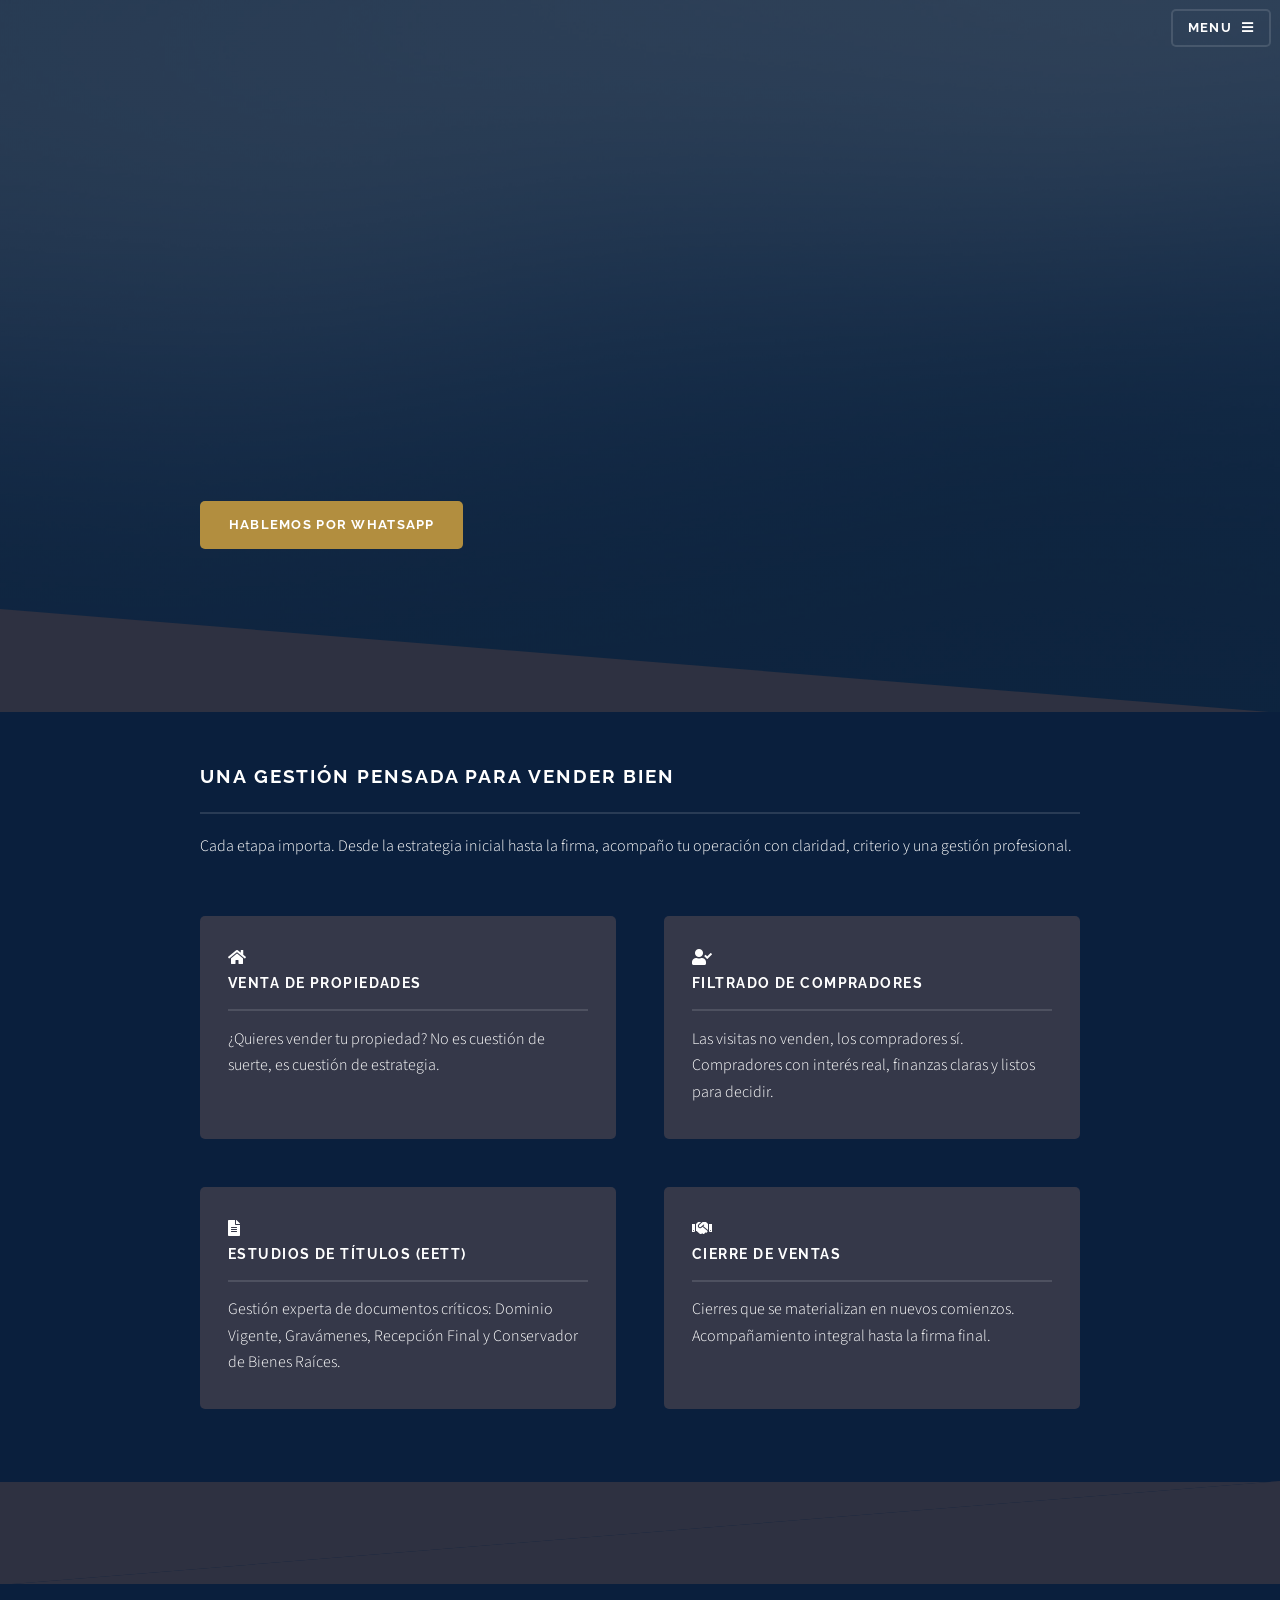
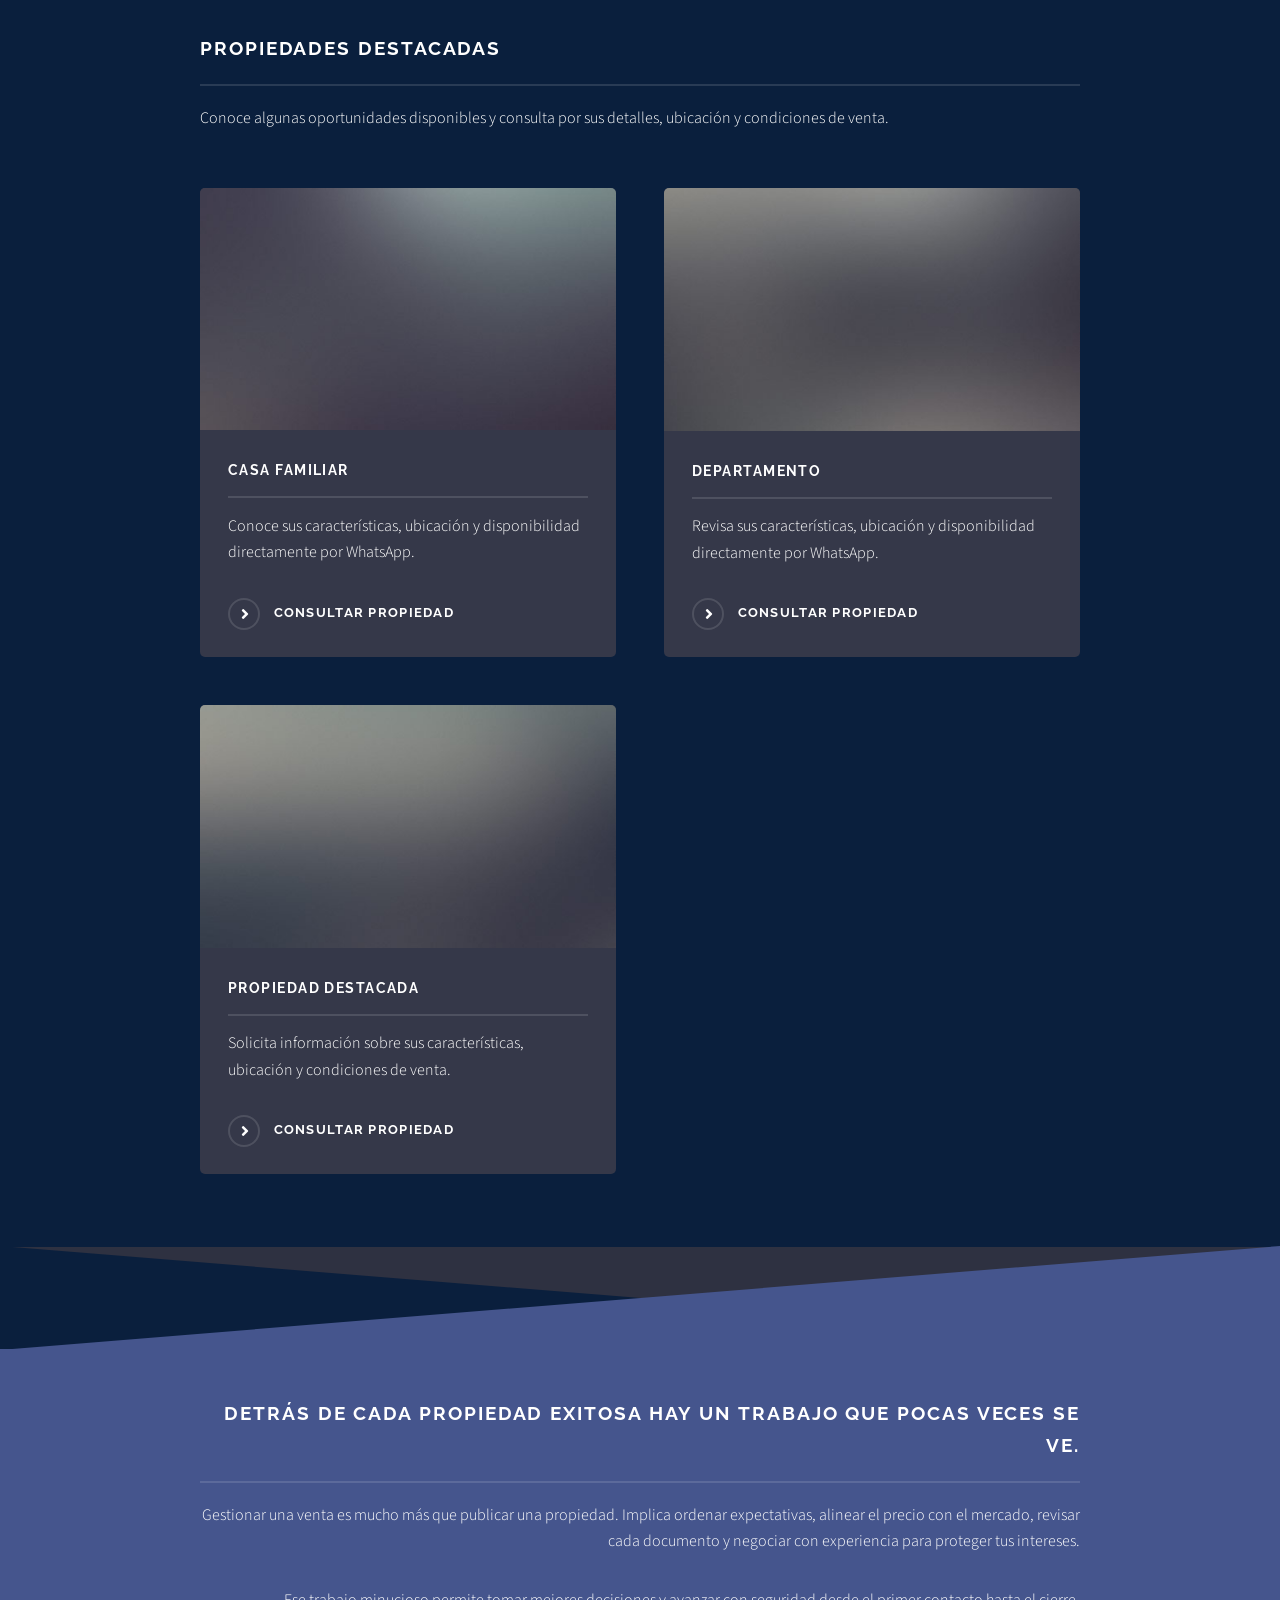
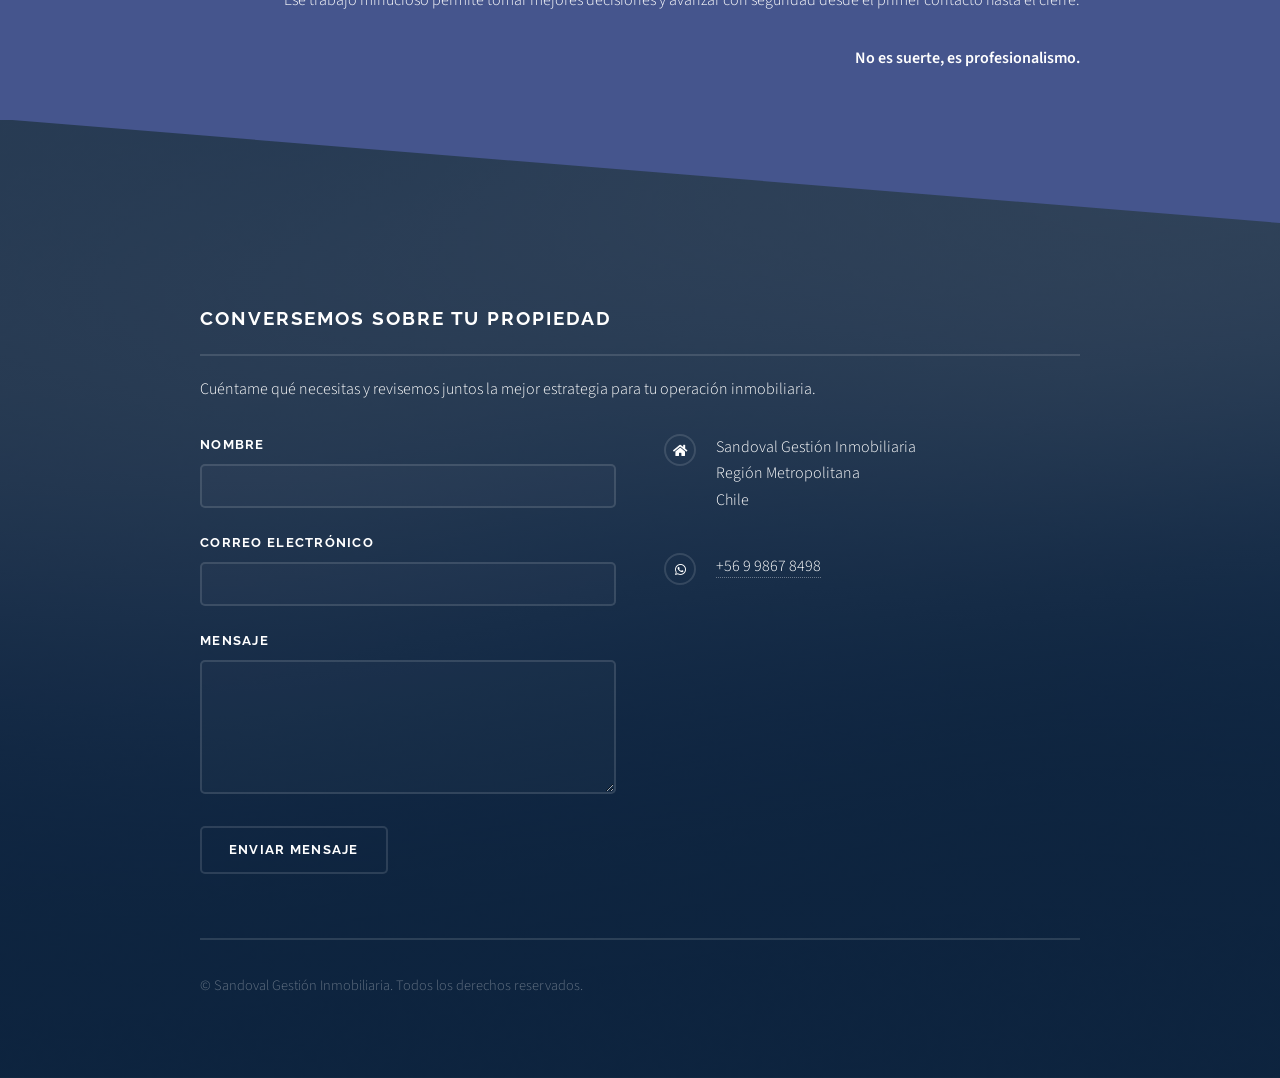
==== index.html @ 85c54d6e "web2" ====
<!DOCTYPE HTML>
<!--
	Solid State by HTML5 UP
	html5up.net | @ajlkn
	Free for personal and commercial use under the CCA 3.0 license (html5up.net/license)
-->
<html>
	<head>
		<title>Carolina Sandoval | Asesora Inmobiliaria</title>
		<meta charset="utf-8" />
		<meta name="viewport" content="width=device-width, initial-scale=1, user-scalable=no" />
		<link rel="stylesheet" href="assets/css/main.css" />
		<noscript><link rel="stylesheet" href="assets/css/noscript.css" /></noscript>
	</head>
	<body class="is-preload">

		<!-- Page Wrapper -->
			<div id="page-wrapper">

				<!-- Header -->
					<header id="header" class="alt">
						<h1><a href="index.html">Sandoval Gestión Inmobiliaria</a></h1>
						<nav>
							<a href="#menu">Menu</a>
						</nav>
					</header>

				<!-- Menu -->
					<nav id="menu">
						<div class="inner">
							<h2>Menu</h2>
							<ul class="links">
										<li><a href="index.html">Inicio</a></li>
										<li><a href="#properties">Propiedades</a></li>
										<li><a href="#services">Servicios</a></li>
										<li><a href="#about">Cómo trabajo</a></li>
										<li><a href="#footer">Contacto</a></li>
							</ul>
									<a href="#" class="close">Cerrar</a>
						</div>
					</nav>

				<!-- Banner -->
					<section id="banner">
						<div class="inner">
							<div class="logo"><span class="icon solid fa-home"></span></div>
							<h2>¿Quieres vender tu propiedad?</h2>
							<p>Estrategia + negociación + gestión profesional</p>
							<p class="location">&#128205; Región Metropolitana | Chile</p>
							<p class="slogan">No es cuestión de suerte, es cuestión de estrategia.</p>
							<ul class="actions">
								<li><a href="https://wa.me/56998678498?text=Hola%20Carolina,%20vi%20tu%20página%20web%20y%20necesito%20asesoría%20inmobiliaria" class="button primary">Hablemos por WhatsApp</a></li>
							</ul>
						</div>
					</section>

				<!-- Wrapper -->
					<section id="wrapper">

						<!-- Servicios -->
							<section id="services" class="wrapper alt style1">
								<div class="inner">
									<h2 class="major">Una gestión pensada para vender bien</h2>
									<p>Cada etapa importa. Desde la estrategia inicial hasta la firma, acompaño tu operación con claridad, criterio y una gestión profesional.</p>
									<section class="features">
										<article>
											<span class="icon solid fa-home"></span>
											<h3 class="major">Venta de Propiedades</h3>
											<p>¿Quieres vender tu propiedad? No es cuestión de suerte, es cuestión de estrategia.</p>
										</article>
										<article>
											<span class="icon solid fa-user-check"></span>
											<h3 class="major">Filtrado de Compradores</h3>
											<p>Las visitas no venden, los compradores sí. Compradores con interés real, finanzas claras y listos para decidir.</p>
										</article>
										<article>
											<span class="icon solid fa-file-alt"></span>
											<h3 class="major">Estudios de Títulos (EETT)</h3>
											<p>Gestión experta de documentos críticos: Dominio Vigente, Gravámenes, Recepción Final y Conservador de Bienes Raíces.</p>
										</article>
										<article>
											<span class="icon solid fa-handshake"></span>
											<h3 class="major">Cierre de Ventas</h3>
											<p>Cierres que se materializan en nuevos comienzos. Acompañamiento integral hasta la firma final.</p>
										</article>
									</section>
								</div>
							</section>

						<!-- Propiedades -->
							<section id="properties" class="wrapper style1">
								<div class="inner">
									<h2 class="major">Propiedades destacadas</h2>
									<p>Conoce algunas oportunidades disponibles y consulta por sus detalles, ubicación y condiciones de venta.</p>
									<section class="features">
										<article>
											<a href="https://wa.me/56998678498?text=Hola%20Carolina,%20me%20interesa%20la%20propiedad%20destacada" class="image"><img src="images/pic04.jpg" alt="Imagen de propiedad destacada" /></a>
											<h3 class="major">Casa familiar</h3>
											<p>Conoce sus características, ubicación y disponibilidad directamente por WhatsApp.</p>
											<a href="https://wa.me/56998678498?text=Hola%20Carolina,%20me%20interesa%20la%20casa%20familiar" class="special">Consultar propiedad</a>
										</article>
										<article>
											<a href="https://wa.me/56998678498?text=Hola%20Carolina,%20me%20interesa%20el%20departamento%20destacado" class="image"><img src="images/pic05.jpg" alt="Imagen de departamento destacado" /></a>
											<h3 class="major">Departamento</h3>
											<p>Revisa sus características, ubicación y disponibilidad directamente por WhatsApp.</p>
											<a href="https://wa.me/56998678498?text=Hola%20Carolina,%20me%20interesa%20el%20departamento" class="special">Consultar propiedad</a>
										</article>
										<article>
											<a href="https://wa.me/56998678498?text=Hola%20Carolina,%20me%20interesa%20la%20propiedad%20destacada" class="image"><img src="images/pic06.jpg" alt="Imagen de propiedad destacada" /></a>
											<h3 class="major">Propiedad destacada</h3>
											<p>Solicita información sobre sus características, ubicación y condiciones de venta.</p>
											<a href="https://wa.me/56998678498?text=Hola%20Carolina,%20me%20interesa%20esta%20propiedad" class="special">Consultar propiedad</a>
										</article>
									</section>
								</div>
							</section>

						<!-- Autoridad -->
							<section id="about" class="wrapper spotlight style2">
								<div class="inner">
									<div class="content">
										<h2 class="major">Detrás de cada propiedad exitosa hay un trabajo que pocas veces se ve.</h2>
										<p>Gestionar una venta es mucho más que publicar una propiedad. Implica ordenar expectativas, alinear el precio con el mercado, revisar cada documento y negociar con experiencia para proteger tus intereses.</p>
										<p>Ese trabajo minucioso permite tomar mejores decisiones y avanzar con seguridad desde el primer contacto hasta el cierre.</p>
										<p><strong>No es suerte, es profesionalismo.</strong></p>
									</div>
								</div>
							</section>

					</section>

				<!-- Footer -->
					<section id="footer">
						<div class="inner">
							<h2 class="major">Conversemos sobre tu propiedad</h2>
							<p>Cuéntame qué necesitas y revisemos juntos la mejor estrategia para tu operación inmobiliaria.</p>
							<form method="post" action="#">
								<div class="fields">
									<div class="field">
										<label for="name">Nombre</label>
										<input type="text" name="name" id="name" />
									</div>
									<div class="field">
										<label for="email">Correo electrónico</label>
										<input type="email" name="email" id="email" />
									</div>
									<div class="field">
										<label for="message">Mensaje</label>
										<textarea name="message" id="message" rows="4"></textarea>
									</div>
								</div>
								<ul class="actions">
									<li><input type="submit" value="Enviar mensaje" /></li>
								</ul>
							</form>
							<ul class="contact">
								<li class="icon solid fa-home">
									Sandoval Gestión Inmobiliaria<br />
									Región Metropolitana<br />
									Chile
								</li>
								<li class="icon brands fa-whatsapp"><a href="https://wa.me/56998678498">+56 9 9867 8498</a></li>
							</ul>
							<ul class="copyright">
								<li>&copy; Sandoval Gestión Inmobiliaria. Todos los derechos reservados.</li>
							</ul>
						</div>
					</section>

			</div>

		<!-- Scripts -->
			<script src="assets/js/jquery.min.js"></script>
			<script src="assets/js/jquery.scrollex.min.js"></script>
			<script src="assets/js/browser.min.js"></script>
			<script src="assets/js/breakpoints.min.js"></script>
			<script src="assets/js/util.js"></script>
			<script src="assets/js/main.js"></script>

	</body>
</html>
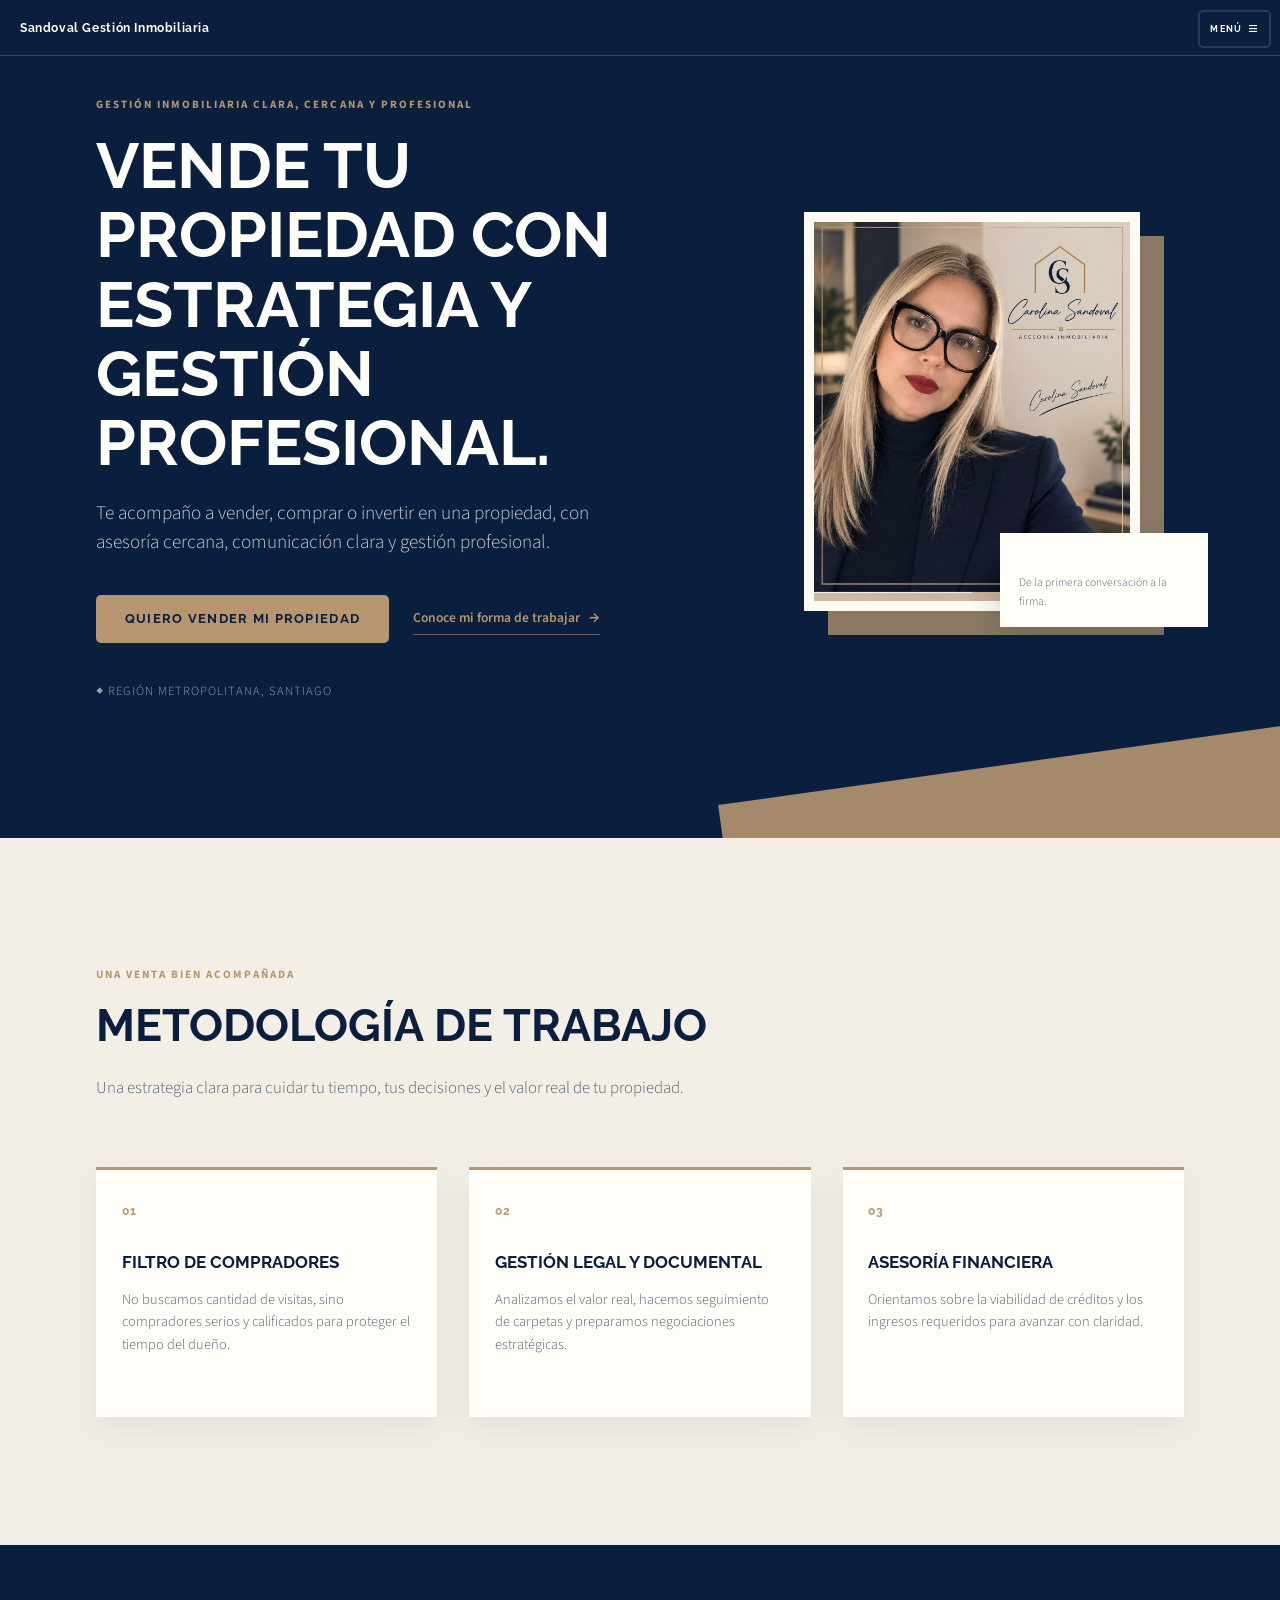
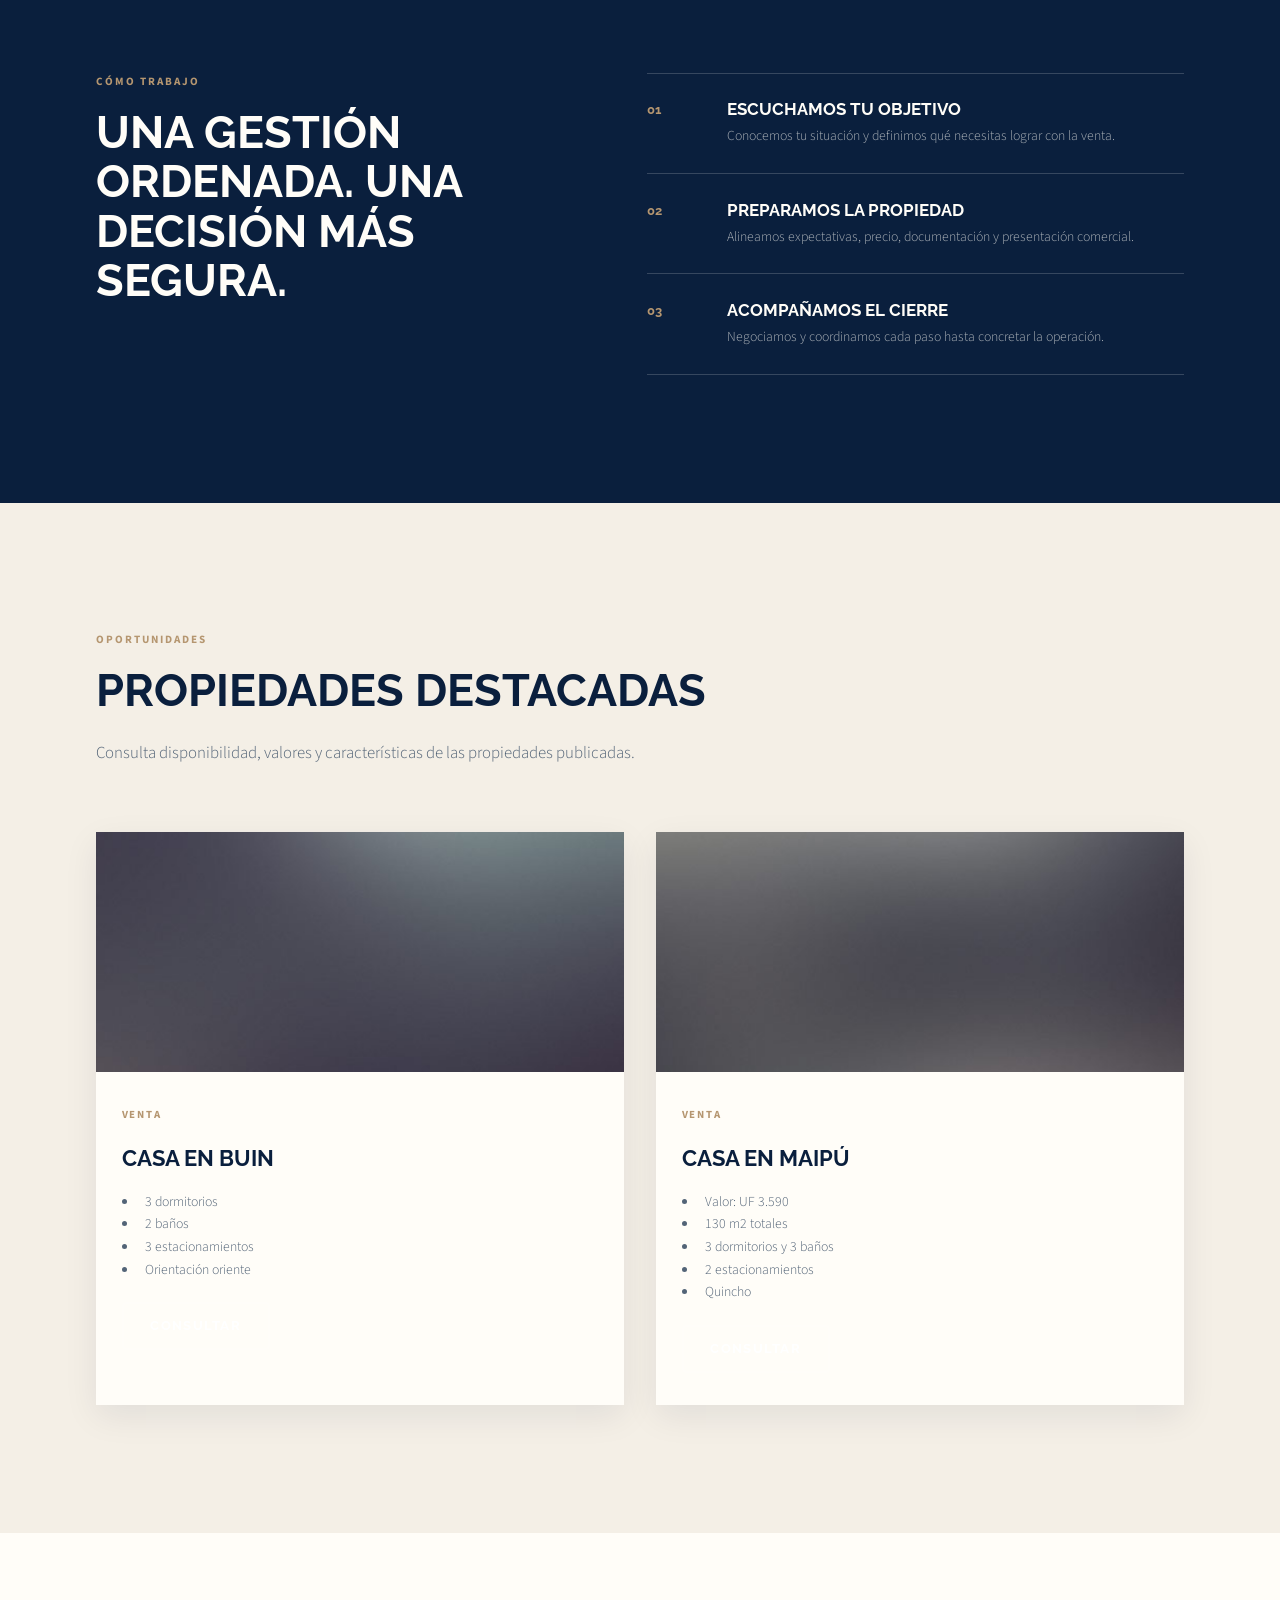
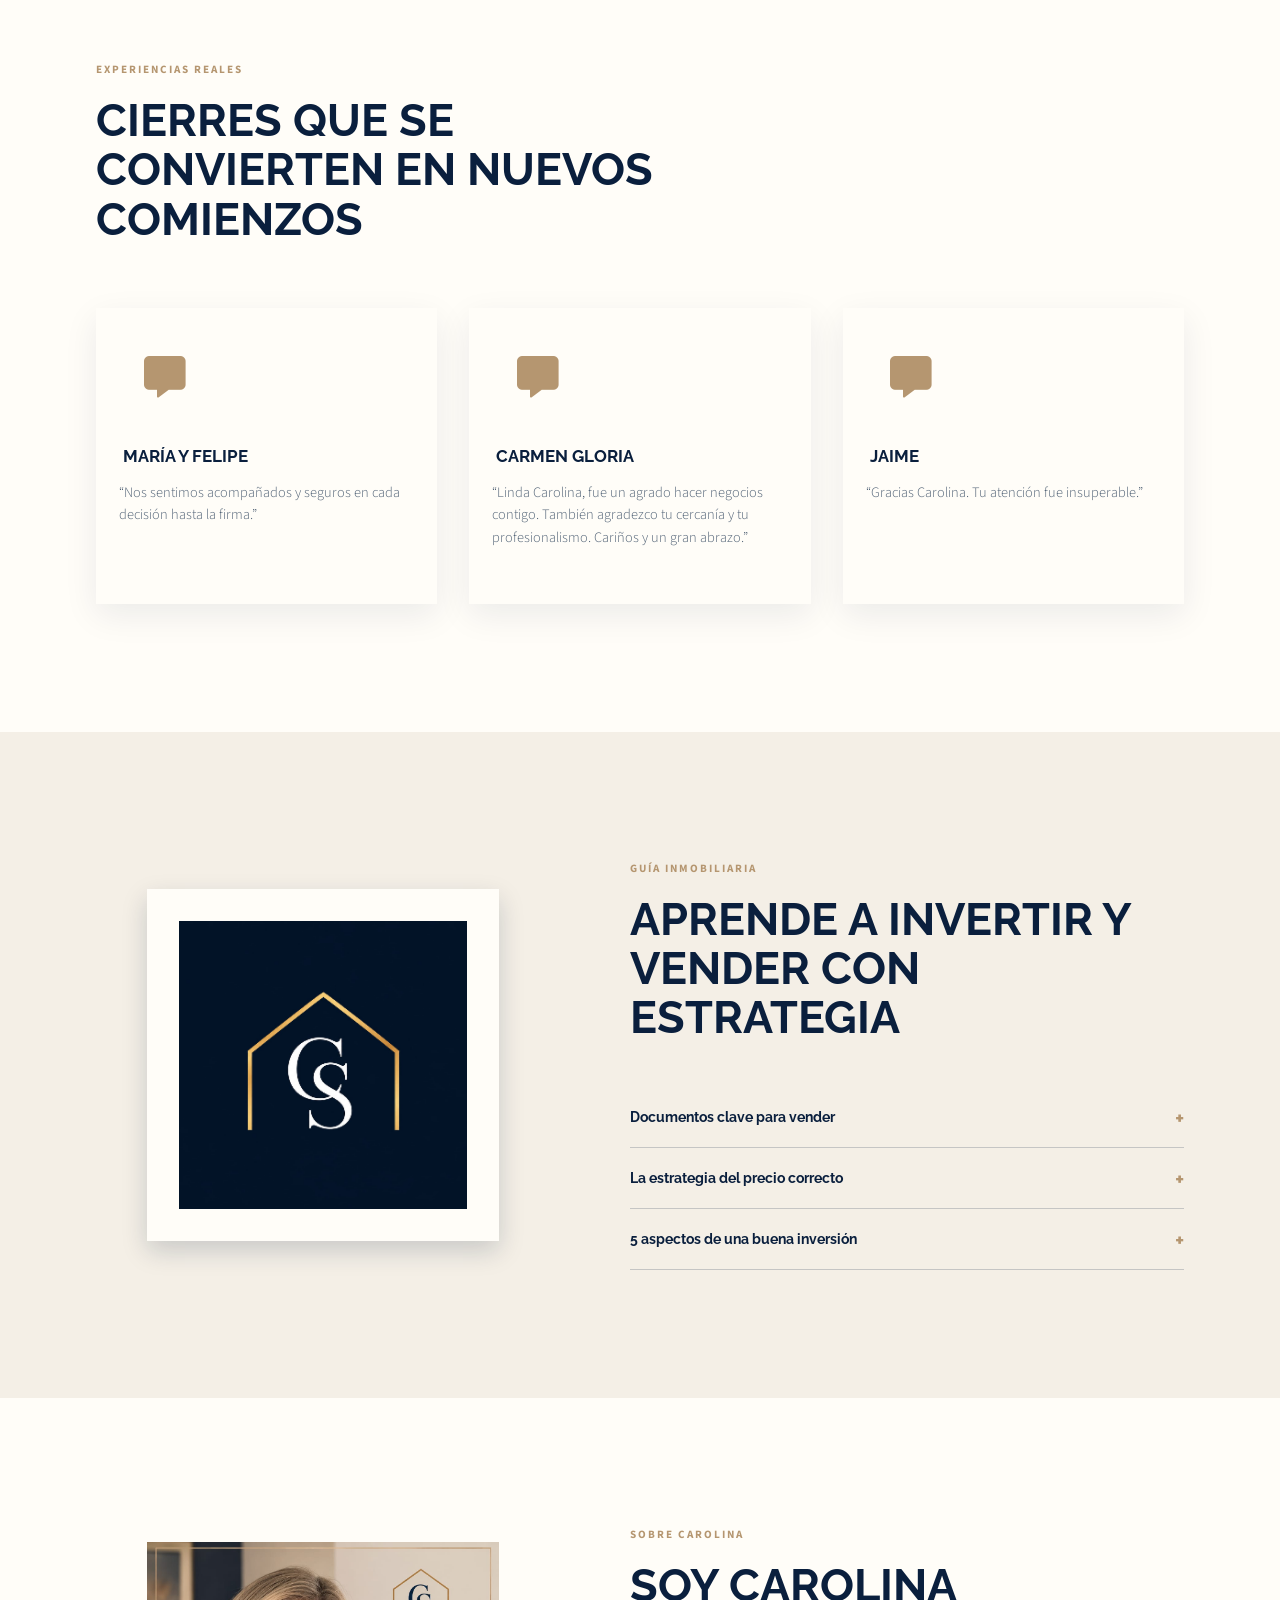
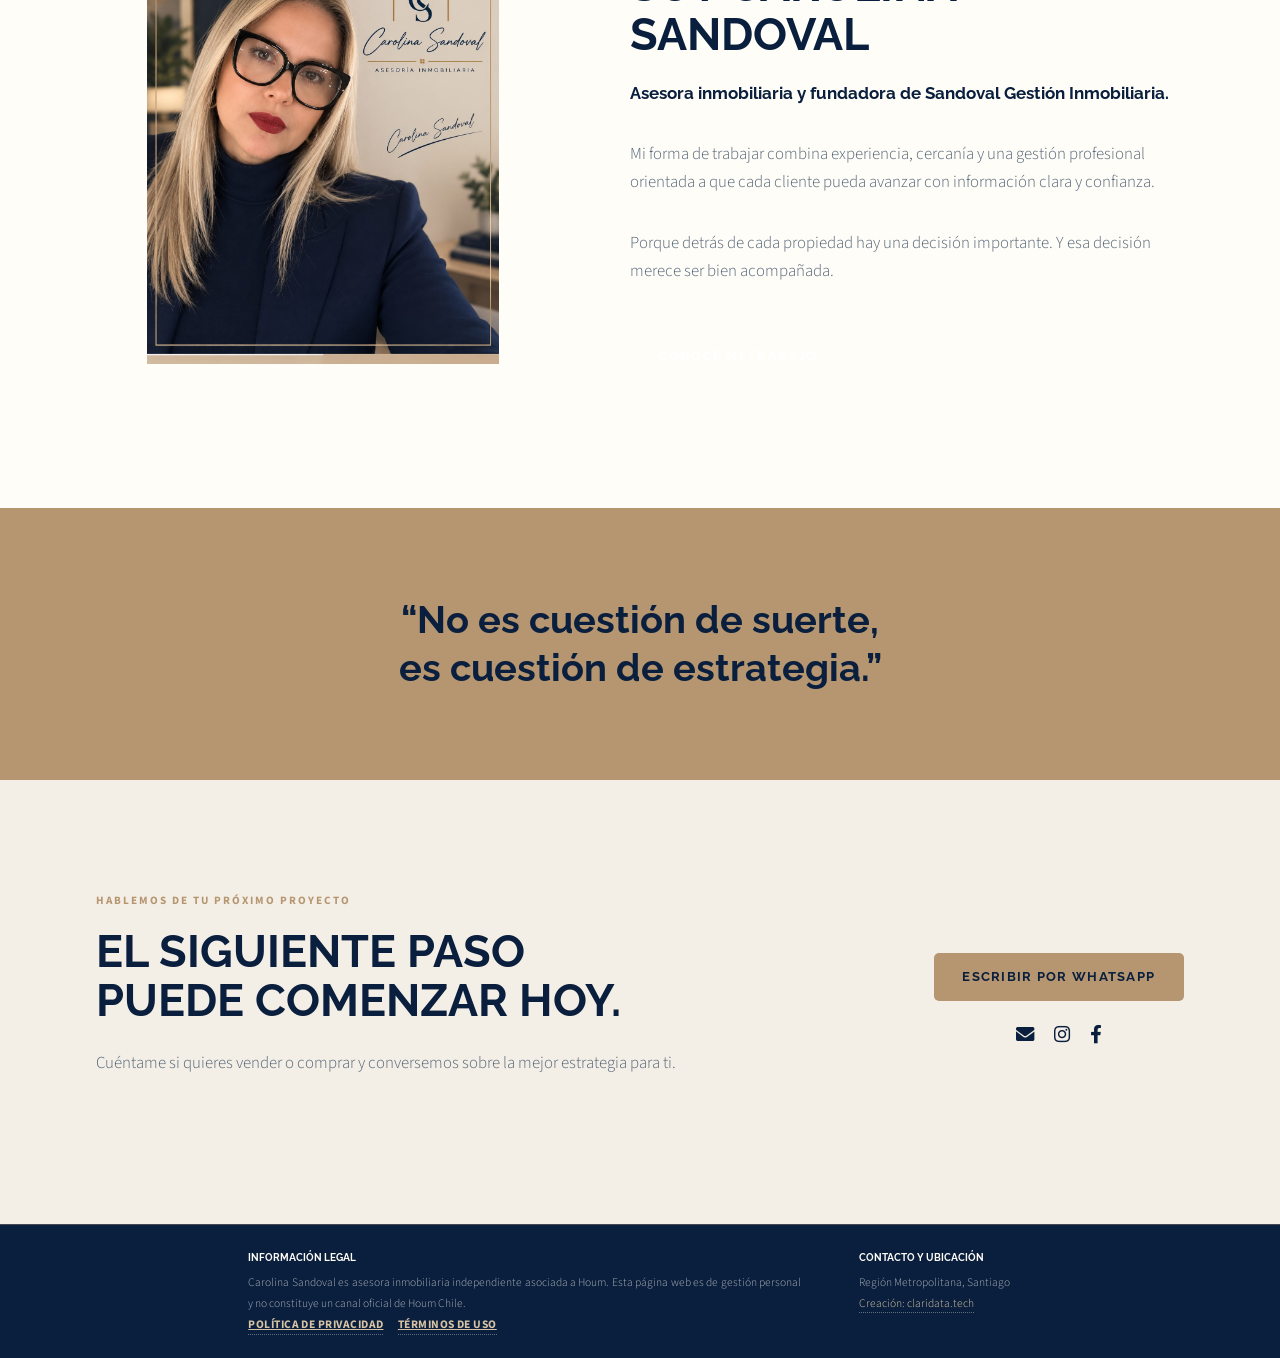
==== commit 1adfe1b9: "c" ====
--- a/index.html
+++ b/index.html
@@ -1,181 +1,105 @@
 <!DOCTYPE HTML>
-<!--
-	Solid State by HTML5 UP
-	html5up.net | @ajlkn
-	Free for personal and commercial use under the CCA 3.0 license (html5up.net/license)
--->
-<html>
+<html lang="es">
 	<head>
-		<title>Carolina Sandoval | Asesora Inmobiliaria</title>
+		<title>Sandoval Gestión Inmobiliaria | Asesoría inmobiliaria</title>
 		<meta charset="utf-8" />
-		<meta name="viewport" content="width=device-width, initial-scale=1, user-scalable=no" />
+		<meta name="viewport" content="width=device-width, initial-scale=1" />
+		<meta name="description" content="Sandoval Gestión Inmobiliaria: asesoría para vender y comprar propiedades en la Región Metropolitana y Santiago, con estrategia, negociación y gestión profesional." />
+		<link rel="icon" type="image/jpeg" sizes="64x64" href="images/imageslogo-casita.jpg" />
 		<link rel="stylesheet" href="assets/css/main.css" />
 		<noscript><link rel="stylesheet" href="assets/css/noscript.css" /></noscript>
 	</head>
-	<body class="is-preload">
+	<body class="is-preload landing-page">
+		<div id="page-wrapper">
+			<header id="header" class="site-header">
+				<h1><a href="#top">Sandoval Gestión Inmobiliaria</a></h1>
+				<nav><a href="#menu">Menú</a></nav>
+			</header>
 
-		<!-- Page Wrapper -->
-			<div id="page-wrapper">
+			<nav id="menu">
+				<div class="inner">
+					<h2>Menú</h2>
+					<ul class="links">
+						<li><a href="#top">Inicio</a></li>
+						<li><a href="#services">Servicios</a></li>
+						<li><a href="#process">Cómo trabajo</a></li>
+						<li><a href="#propiedades">Propiedades</a></li>
+						<li><a href="#sobre-carolina">Sobre Carolina</a></li>
+						<li><a href="#contact">Contacto</a></li>
+					</ul>
+					<a href="#" class="close">Cerrar</a>
+				</div>
+			</nav>
+			<main id="top">
+				<section class="hero-section">
+					<div class="hero-section__inner">
+						<div class="hero-section__content">
+							<p class="eyebrow">Gestión inmobiliaria clara, cercana y profesional</p>
+							<h2>Vende tu propiedad con estrategia y gestión profesional.</h2>
+							<p class="hero-lead">Te acompaño a vender, comprar o invertir en una propiedad, con asesoría cercana, comunicación clara y gestión profesional.</p>
+							<div class="hero-section__actions">
+								<a class="button primary" href="https://wa.me/56998778498?text=Hola%20Carolina,%20quiero%20vender%20mi%20propiedad">Quiero vender mi propiedad</a>
+								<a class="text-link" href="#services">Conoce mi forma de trabajar <span aria-hidden="true">&#8594;</span></a>
+							</div>
+							<p class="hero-location">&#9670; Región Metropolitana, Santiago</p>
+						</div>
+						<div class="hero-section__portrait">
+							<div class="portrait-frame"><img src="images/imagescarolina-sandoval.jpeg" alt="Carolina Sandoval, asesora inmobiliaria" /></div>
+							<div class="portrait-note"><strong>Gestión profesional</strong><span>De la primera conversación a la firma.</span></div>
+						</div>
+					</div>
+				</section>
 
-				<!-- Header -->
-					<header id="header" class="alt">
-						<h1><a href="index.html">Sandoval Gestión Inmobiliaria</a></h1>
-						<nav>
-							<a href="#menu">Menu</a>
-						</nav>
-					</header>
+				<section id="services" class="content-section services-section">
+					<div class="content-section__intro">
+						<p class="eyebrow">Una venta bien acompañada</p>
+						<h2>Metodología de Trabajo</h2>
+						<p>Una estrategia clara para cuidar tu tiempo, tus decisiones y el valor real de tu propiedad.</p>
+					</div>
+					<div class="metodologia-grid">
+						<article class="metodologia-card"><span class="metodologia-card__number">01</span><h3>Filtro de Compradores</h3><p>No buscamos cantidad de visitas, sino compradores serios y calificados para proteger el tiempo del dueño.</p></article>
+						<article class="metodologia-card"><span class="metodologia-card__number">02</span><h3>Gestión Legal y Documental</h3><p>Analizamos el valor real, hacemos seguimiento de carpetas y preparamos negociaciones estratégicas.</p></article>
+						<article class="metodologia-card"><span class="metodologia-card__number">03</span><h3>Asesoría Financiera</h3><p>Orientamos sobre la viabilidad de créditos y los ingresos requeridos para avanzar con claridad.</p></article>
+					</div>
+				</section>
+				<section id="process" class="process-section">
+					<div class="process-section__inner">
+						<div class="process-section__heading"><p class="eyebrow">Cómo trabajo</p><h2>Una gestión ordenada. Una decisión más segura.</h2></div>
+						<div class="process-list">
+							<div class="process-step"><span>01</span><div><h3>Escuchamos tu objetivo</h3><p>Conocemos tu situación y definimos qué necesitas lograr con la venta.</p></div></div>
+							<div class="process-step"><span>02</span><div><h3>Preparamos la propiedad</h3><p>Alineamos expectativas, precio, documentación y presentación comercial.</p></div></div>
+							<div class="process-step"><span>03</span><div><h3>Acompañamos el cierre</h3><p>Negociamos y coordinamos cada paso hasta concretar la operación.</p></div></div>
+						</div>
+					</div>
+				</section>
 
-				<!-- Menu -->
-					<nav id="menu">
-						<div class="inner">
-							<h2>Menu</h2>
-							<ul class="links">
-										<li><a href="index.html">Inicio</a></li>
-										<li><a href="#properties">Propiedades</a></li>
-										<li><a href="#services">Servicios</a></li>
-										<li><a href="#about">Cómo trabajo</a></li>
-										<li><a href="#footer">Contacto</a></li>
-							</ul>
-									<a href="#" class="close">Cerrar</a>
-						</div>
-					</nav>
+				<section id="propiedades" class="content-section properties-section">
+					<div class="content-section__intro"><p class="eyebrow">Oportunidades</p><h2>Propiedades destacadas</h2><p>Consulta disponibilidad, valores y características de las propiedades publicadas.</p></div>
+					<div class="propiedad-grid">
+						<article class="propiedad-card"><img src="images/pic04.jpg" alt="Casa en venta en Buin" class="propiedad-card__imagen" /><div class="propiedad-card__contenido"><span class="propiedad-card__tipo">Venta</span><h3 class="propiedad-card__titulo">Casa en Buin</h3><ul class="propiedad-card__caracteristicas"><li>3 dormitorios</li><li>2 baños</li><li>3 estacionamientos</li><li>Orientación oriente</li></ul><a href="https://wa.me/56998778498?text=Hola%20Carolina,%20me%20interesa%20la%20casa%20en%20Buin" class="button propiedad-card__boton">Consultar</a></div></article>
+						<article class="propiedad-card"><img src="images/pic05.jpg" alt="Casa en venta en Maipú" class="propiedad-card__imagen" /><div class="propiedad-card__contenido"><span class="propiedad-card__tipo">Venta</span><h3 class="propiedad-card__titulo">Casa en Maipú</h3><ul class="propiedad-card__caracteristicas"><li>Valor: UF 3.590</li><li>130 m2 totales</li><li>3 dormitorios y 3 baños</li><li>2 estacionamientos</li><li>Quincho</li></ul><a href="https://wa.me/56998778498?text=Hola%20Carolina,%20me%20interesa%20la%20casa%20en%20Maipu" class="button propiedad-card__boton">Consultar</a></div></article>
+					</div>
+				</section>
+				<section id="casos-exito" class="casos-exito-section">
+					<div class="casos-exito-section__intro"><p class="eyebrow">Experiencias reales</p><h2>Cierres que se convierten en nuevos comienzos</h2></div>
+					<div class="testimonios-grid">
+						<article class="testimonio-card"><span class="testimonio-card__icon icon solid fa-comment-alt" aria-hidden="true"></span><h3 class="testimonio-card__nombre">María y Felipe</h3><p class="testimonio-card__frase">“Nos sentimos acompañados y seguros en cada decisión hasta la firma.”</p></article>
+						<article class="testimonio-card"><span class="testimonio-card__icon icon solid fa-comment-alt" aria-hidden="true"></span><h3 class="testimonio-card__nombre">Carmen Gloria</h3><p class="testimonio-card__frase">“Linda Carolina, fue un agrado hacer negocios contigo. También agradezco tu cercanía y tu profesionalismo. Cariños y un gran abrazo.”</p></article>
+						<article class="testimonio-card"><span class="testimonio-card__icon icon solid fa-comment-alt" aria-hidden="true"></span><h3 class="testimonio-card__nombre">Jaime</h3><p class="testimonio-card__frase">“Gracias Carolina. Tu atención fue insuperable.”</p></article>
+					</div>
+				</section>
+				<section class="guia-inmobiliaria"><div class="guia-inmobiliaria__imagen"><div class="guia-inmobiliaria__logo-panel"><img src="images/imageslogo-casita.jpg" alt="Sandoval Gestión Inmobiliaria" class="guia-inmobiliaria__logo" /></div></div><div class="guia-inmobiliaria__contenido"><p class="eyebrow">Guía Inmobiliaria</p><h2>Aprende a Invertir y Vender con Estrategia</h2><div class="guia-inmobiliaria__acordeon"><details><summary>Documentos clave para vender</summary><p>Tener los papeles al día es la diferencia entre un cierre rápido y una venta caída. Los esenciales son:</p><ul class="guia-lista"><li><strong>Certificado de Dominio Vigente:</strong> Acredita formalmente quién es el dueño.</li><li><strong>Hipotecas y Gravámenes:</strong> Demuestra que no hay embargos ni prohibiciones.</li><li><strong>Certificado de No Deuda:</strong> Asegura que las contribuciones en el SII están pagadas.</li><li><strong>Gastos Comunes al Día:</strong> Clave si vendes en condominio.</li><li><strong>Estudio de Títulos:</strong> Revisión legal para dar seguridad a la compra.</li></ul></details><details><summary>La estrategia del precio correcto</summary><p>Un precio mal definido puede hacerte perder dinero y tiempo. La estrategia implica:</p><ul class="guia-lista"><li><strong>Análisis de Mercado Real:</strong> Publicar basado en a cuánto se cierran las ventas en tu sector.</li><li><strong>Filtro de Compradores:</strong> Un precio correcto atrae a personas con capacidad financiera real.</li><li><strong>Margen de Negociación:</strong> Definir un piso mínimo para defender el valor en las ofertas.</li></ul></details><details><summary>5 aspectos de una buena inversión</summary><p>Antes de comprar, debes analizar:</p><ul class="guia-lista"><li><strong>Ubicación y Conectividad:</strong> Cercanía a transporte y servicios.</li><li><strong>Plusvalía de la Zona:</strong> Proyectos futuros en el sector.</li><li><strong>Estado de la Propiedad:</strong> Evaluar si las reparaciones anulan la ganancia.</li><li><strong>Demanda de Arriendo:</strong> Qué tan rápido será encontrar inquilino.</li><li><strong>Rentabilidad Esperada:</strong> Calcular ingresos descontando gastos y vacancia.</li></ul></details></div></div></section>
+				<section id="sobre-carolina" class="sobre-carolina"><div class="sobre-carolina__imagen"><img src="images/imagescarolina-sandoval.jpeg" alt="Carolina Sandoval, asesora inmobiliaria" /></div><div class="sobre-carolina__contenido"><p class="eyebrow">Sobre Carolina</p><h2>Soy Carolina Sandoval</h2><p class="sobre-carolina__cargo">Asesora inmobiliaria y fundadora de Sandoval Gestión Inmobiliaria.</p><p>Mi forma de trabajar combina experiencia, cercanía y una gestión profesional orientada a que cada cliente pueda avanzar con información clara y confianza.</p><p>Porque detrás de cada propiedad hay una decisión importante. Y esa decisión merece ser bien acompañada.</p><a class="button sobre-carolina__boton" href="#contact">Conoce mi trabajo</a></div></section>
+				<section class="statement-section"><p>“No es cuestión de suerte,<br />es cuestión de estrategia.”</p></section>
 
-				<!-- Banner -->
-					<section id="banner">
-						<div class="inner">
-							<div class="logo"><span class="icon solid fa-home"></span></div>
-							<h2>¿Quieres vender tu propiedad?</h2>
-							<p>Estrategia + negociación + gestión profesional</p>
-							<p class="location">&#128205; Región Metropolitana | Chile</p>
-							<p class="slogan">No es cuestión de suerte, es cuestión de estrategia.</p>
-							<ul class="actions">
-								<li><a href="https://wa.me/56998678498?text=Hola%20Carolina,%20vi%20tu%20página%20web%20y%20necesito%20asesoría%20inmobiliaria" class="button primary">Hablemos por WhatsApp</a></li>
-							</ul>
-						</div>
-					</section>
+				<section id="contact" class="contact-section">
+					<div><p class="eyebrow">Hablemos de tu próximo proyecto</p><h2>El siguiente paso puede comenzar hoy.</h2><p>Cuéntame si quieres vender o comprar y conversemos sobre la mejor estrategia para ti.</p></div>
+					<div class="contact-section__actions"><a class="button primary" href="https://wa.me/56998778498?text=Hola%20Carolina,%20quiero%20asesoría%20para%20vender%20o%20comprar%20una%20propiedad">Escribir por WhatsApp</a><div class="contact-socials"><a class="contact-email icon solid fa-envelope" href="mailto:carolinasandoval.houm@gmail.com" aria-label="Enviar correo electrónico" title="Enviar correo electrónico"><span class="label">Correo electrónico</span></a><a class="contact-email icon brands fa-instagram" href="https://www.instagram.com/sandovalgestioninmobiliaria/" target="_blank" rel="noopener" aria-label="Instagram" title="Instagram"><span class="label">Instagram</span></a><a class="contact-email icon brands fa-facebook-f" href="https://www.facebook.com/people/Sandoval-Gesti%C3%B3n-Inmobiliaria/100089237814650/?ref=NONE_xav_ig_profile_page_web#" target="_blank" rel="noopener" aria-label="Facebook" title="Facebook"><span class="label">Facebook</span></a></div></div>
+				</section>
+			</main>
 
-				<!-- Wrapper -->
-					<section id="wrapper">
-
-						<!-- Servicios -->
-							<section id="services" class="wrapper alt style1">
-								<div class="inner">
-									<h2 class="major">Una gestión pensada para vender bien</h2>
-									<p>Cada etapa importa. Desde la estrategia inicial hasta la firma, acompaño tu operación con claridad, criterio y una gestión profesional.</p>
-									<section class="features">
-										<article>
-											<span class="icon solid fa-home"></span>
-											<h3 class="major">Venta de Propiedades</h3>
-											<p>¿Quieres vender tu propiedad? No es cuestión de suerte, es cuestión de estrategia.</p>
-										</article>
-										<article>
-											<span class="icon solid fa-user-check"></span>
-											<h3 class="major">Filtrado de Compradores</h3>
-											<p>Las visitas no venden, los compradores sí. Compradores con interés real, finanzas claras y listos para decidir.</p>
-										</article>
-										<article>
-											<span class="icon solid fa-file-alt"></span>
-											<h3 class="major">Estudios de Títulos (EETT)</h3>
-											<p>Gestión experta de documentos críticos: Dominio Vigente, Gravámenes, Recepción Final y Conservador de Bienes Raíces.</p>
-										</article>
-										<article>
-											<span class="icon solid fa-handshake"></span>
-											<h3 class="major">Cierre de Ventas</h3>
-											<p>Cierres que se materializan en nuevos comienzos. Acompañamiento integral hasta la firma final.</p>
-										</article>
-									</section>
-								</div>
-							</section>
-
-						<!-- Propiedades -->
-							<section id="properties" class="wrapper style1">
-								<div class="inner">
-									<h2 class="major">Propiedades destacadas</h2>
-									<p>Conoce algunas oportunidades disponibles y consulta por sus detalles, ubicación y condiciones de venta.</p>
-									<section class="features">
-										<article>
-											<a href="https://wa.me/56998678498?text=Hola%20Carolina,%20me%20interesa%20la%20propiedad%20destacada" class="image"><img src="images/pic04.jpg" alt="Imagen de propiedad destacada" /></a>
-											<h3 class="major">Casa familiar</h3>
-											<p>Conoce sus características, ubicación y disponibilidad directamente por WhatsApp.</p>
-											<a href="https://wa.me/56998678498?text=Hola%20Carolina,%20me%20interesa%20la%20casa%20familiar" class="special">Consultar propiedad</a>
-										</article>
-										<article>
-											<a href="https://wa.me/56998678498?text=Hola%20Carolina,%20me%20interesa%20el%20departamento%20destacado" class="image"><img src="images/pic05.jpg" alt="Imagen de departamento destacado" /></a>
-											<h3 class="major">Departamento</h3>
-											<p>Revisa sus características, ubicación y disponibilidad directamente por WhatsApp.</p>
-											<a href="https://wa.me/56998678498?text=Hola%20Carolina,%20me%20interesa%20el%20departamento" class="special">Consultar propiedad</a>
-										</article>
-										<article>
-											<a href="https://wa.me/56998678498?text=Hola%20Carolina,%20me%20interesa%20la%20propiedad%20destacada" class="image"><img src="images/pic06.jpg" alt="Imagen de propiedad destacada" /></a>
-											<h3 class="major">Propiedad destacada</h3>
-											<p>Solicita información sobre sus características, ubicación y condiciones de venta.</p>
-											<a href="https://wa.me/56998678498?text=Hola%20Carolina,%20me%20interesa%20esta%20propiedad" class="special">Consultar propiedad</a>
-										</article>
-									</section>
-								</div>
-							</section>
-
-						<!-- Autoridad -->
-							<section id="about" class="wrapper spotlight style2">
-								<div class="inner">
-									<div class="content">
-										<h2 class="major">Detrás de cada propiedad exitosa hay un trabajo que pocas veces se ve.</h2>
-										<p>Gestionar una venta es mucho más que publicar una propiedad. Implica ordenar expectativas, alinear el precio con el mercado, revisar cada documento y negociar con experiencia para proteger tus intereses.</p>
-										<p>Ese trabajo minucioso permite tomar mejores decisiones y avanzar con seguridad desde el primer contacto hasta el cierre.</p>
-										<p><strong>No es suerte, es profesionalismo.</strong></p>
-									</div>
-								</div>
-							</section>
-
-					</section>
-
-				<!-- Footer -->
-					<section id="footer">
-						<div class="inner">
-							<h2 class="major">Conversemos sobre tu propiedad</h2>
-							<p>Cuéntame qué necesitas y revisemos juntos la mejor estrategia para tu operación inmobiliaria.</p>
-							<form method="post" action="#">
-								<div class="fields">
-									<div class="field">
-										<label for="name">Nombre</label>
-										<input type="text" name="name" id="name" />
-									</div>
-									<div class="field">
-										<label for="email">Correo electrónico</label>
-										<input type="email" name="email" id="email" />
-									</div>
-									<div class="field">
-										<label for="message">Mensaje</label>
-										<textarea name="message" id="message" rows="4"></textarea>
-									</div>
-								</div>
-								<ul class="actions">
-									<li><input type="submit" value="Enviar mensaje" /></li>
-								</ul>
-							</form>
-							<ul class="contact">
-								<li class="icon solid fa-home">
-									Sandoval Gestión Inmobiliaria<br />
-									Región Metropolitana<br />
-									Chile
-								</li>
-								<li class="icon brands fa-whatsapp"><a href="https://wa.me/56998678498">+56 9 9867 8498</a></li>
-							</ul>
-							<ul class="copyright">
-								<li>&copy; Sandoval Gestión Inmobiliaria. Todos los derechos reservados.</li>
-							</ul>
-						</div>
-					</section>
-
-			</div>
-
-		<!-- Scripts -->
-			<script src="assets/js/jquery.min.js"></script>
-			<script src="assets/js/jquery.scrollex.min.js"></script>
-			<script src="assets/js/browser.min.js"></script>
-			<script src="assets/js/breakpoints.min.js"></script>
-			<script src="assets/js/util.js"></script>
-			<script src="assets/js/main.js"></script>
-
+			<footer class="site-footer"><div class="footer-legal"><p class="site-footer__heading">Información legal</p><p>Carolina Sandoval es asesora inmobiliaria independiente asociada a Houm. Esta página web es de gestión personal y no constituye un canal oficial de Houm Chile.</p><div class="footer-links"><a href="politica-privacidad.html">Política de Privacidad</a><a href="terminos-uso.html">Términos de Uso</a></div></div><div class="footer-contact"><p class="site-footer__heading">Contacto y ubicación</p><p>Región Metropolitana, Santiago</p><a href="https://claridata.tech">Creación: claridata.tech</a></div></footer>
+		</div>
+		<script src="assets/js/jquery.min.js"></script><script src="assets/js/jquery.scrollex.min.js"></script><script src="assets/js/browser.min.js"></script><script src="assets/js/breakpoints.min.js"></script><script src="assets/js/util.js"></script><script src="assets/js/main.js"></script>
 	</body>
-</html>+</html>
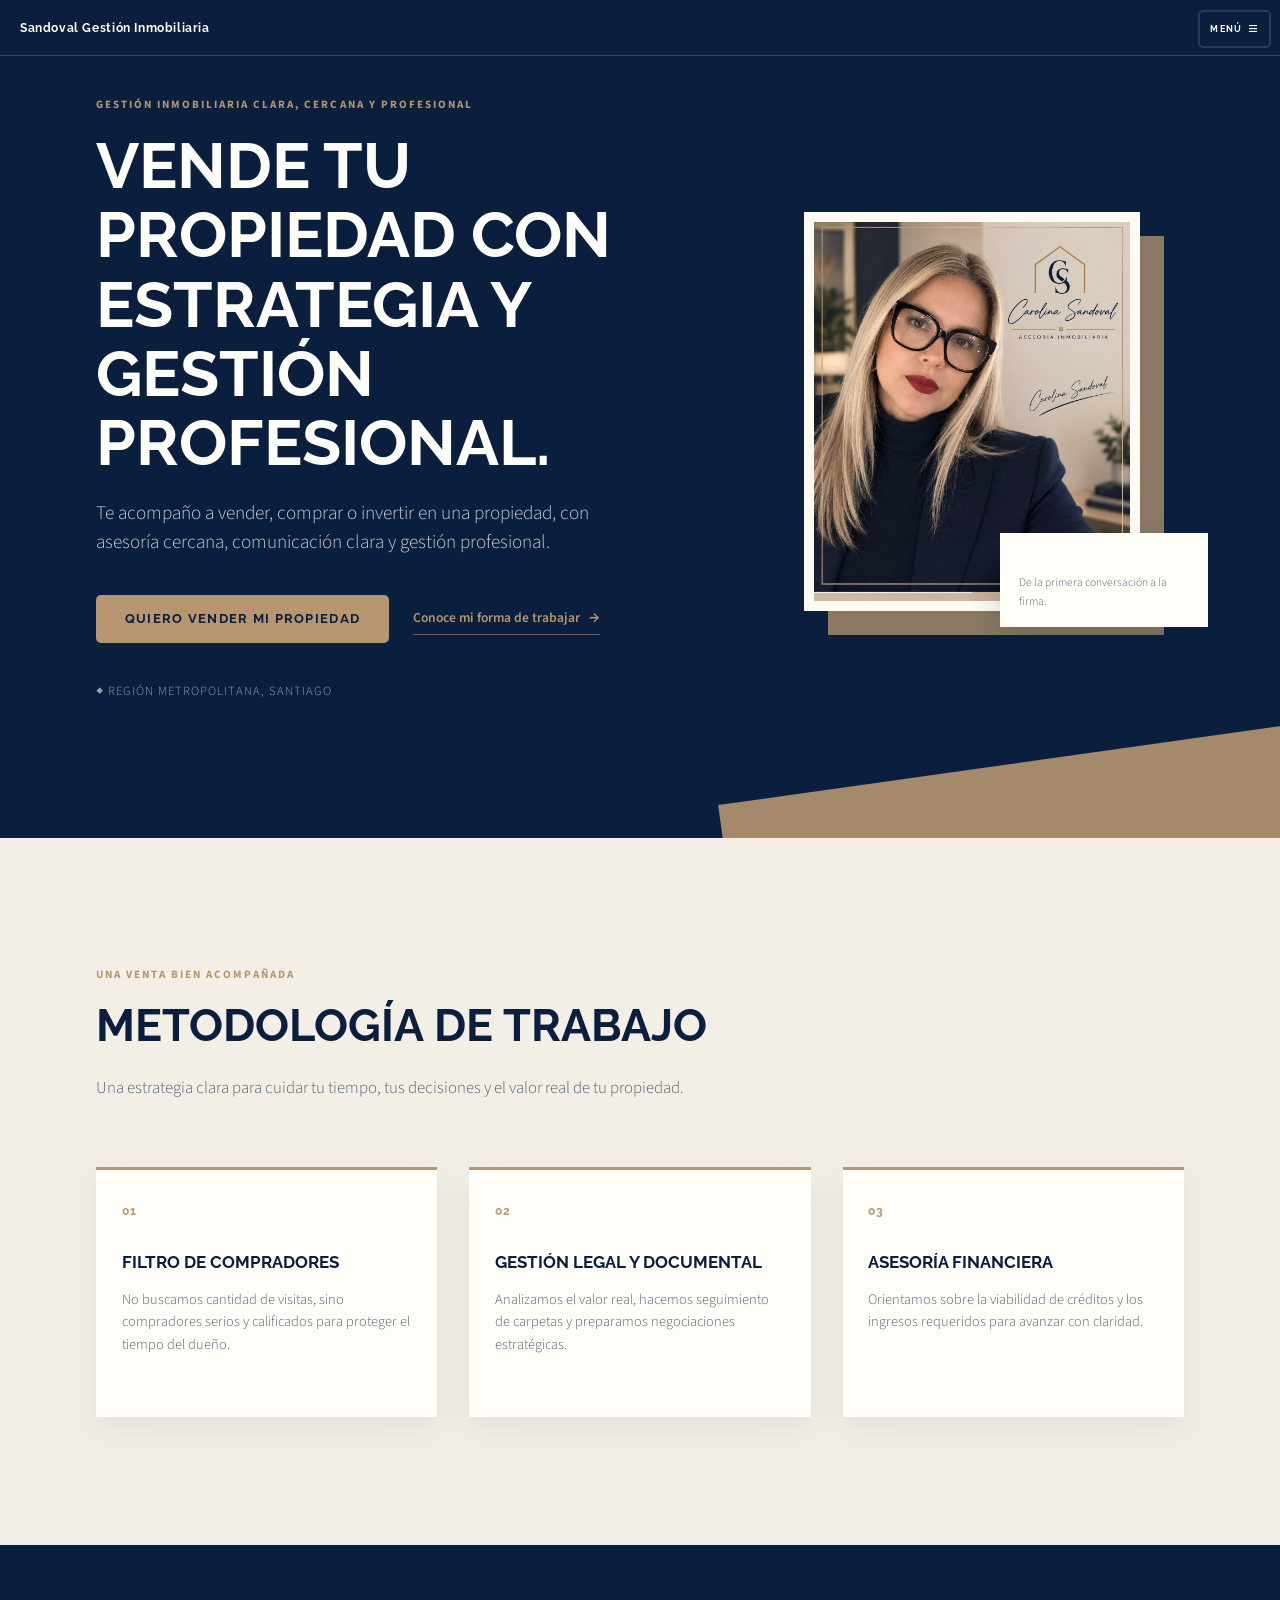
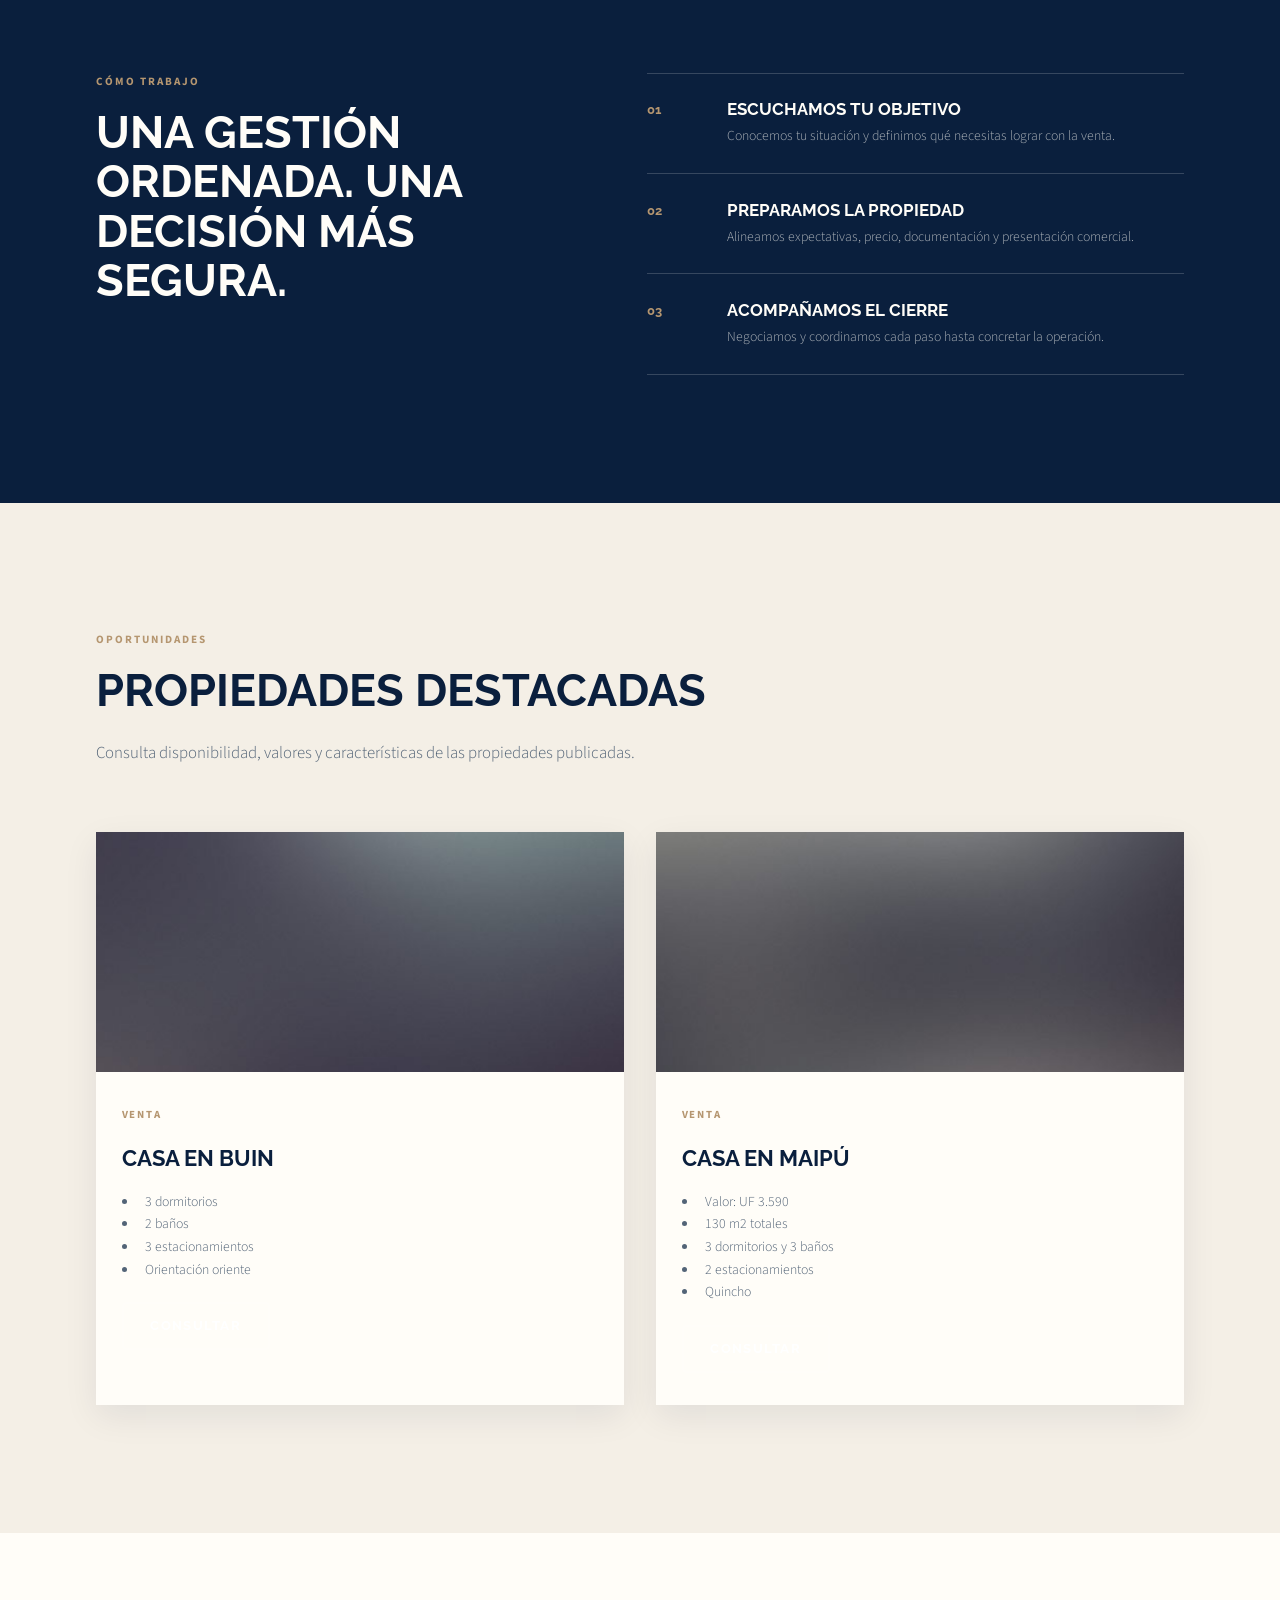
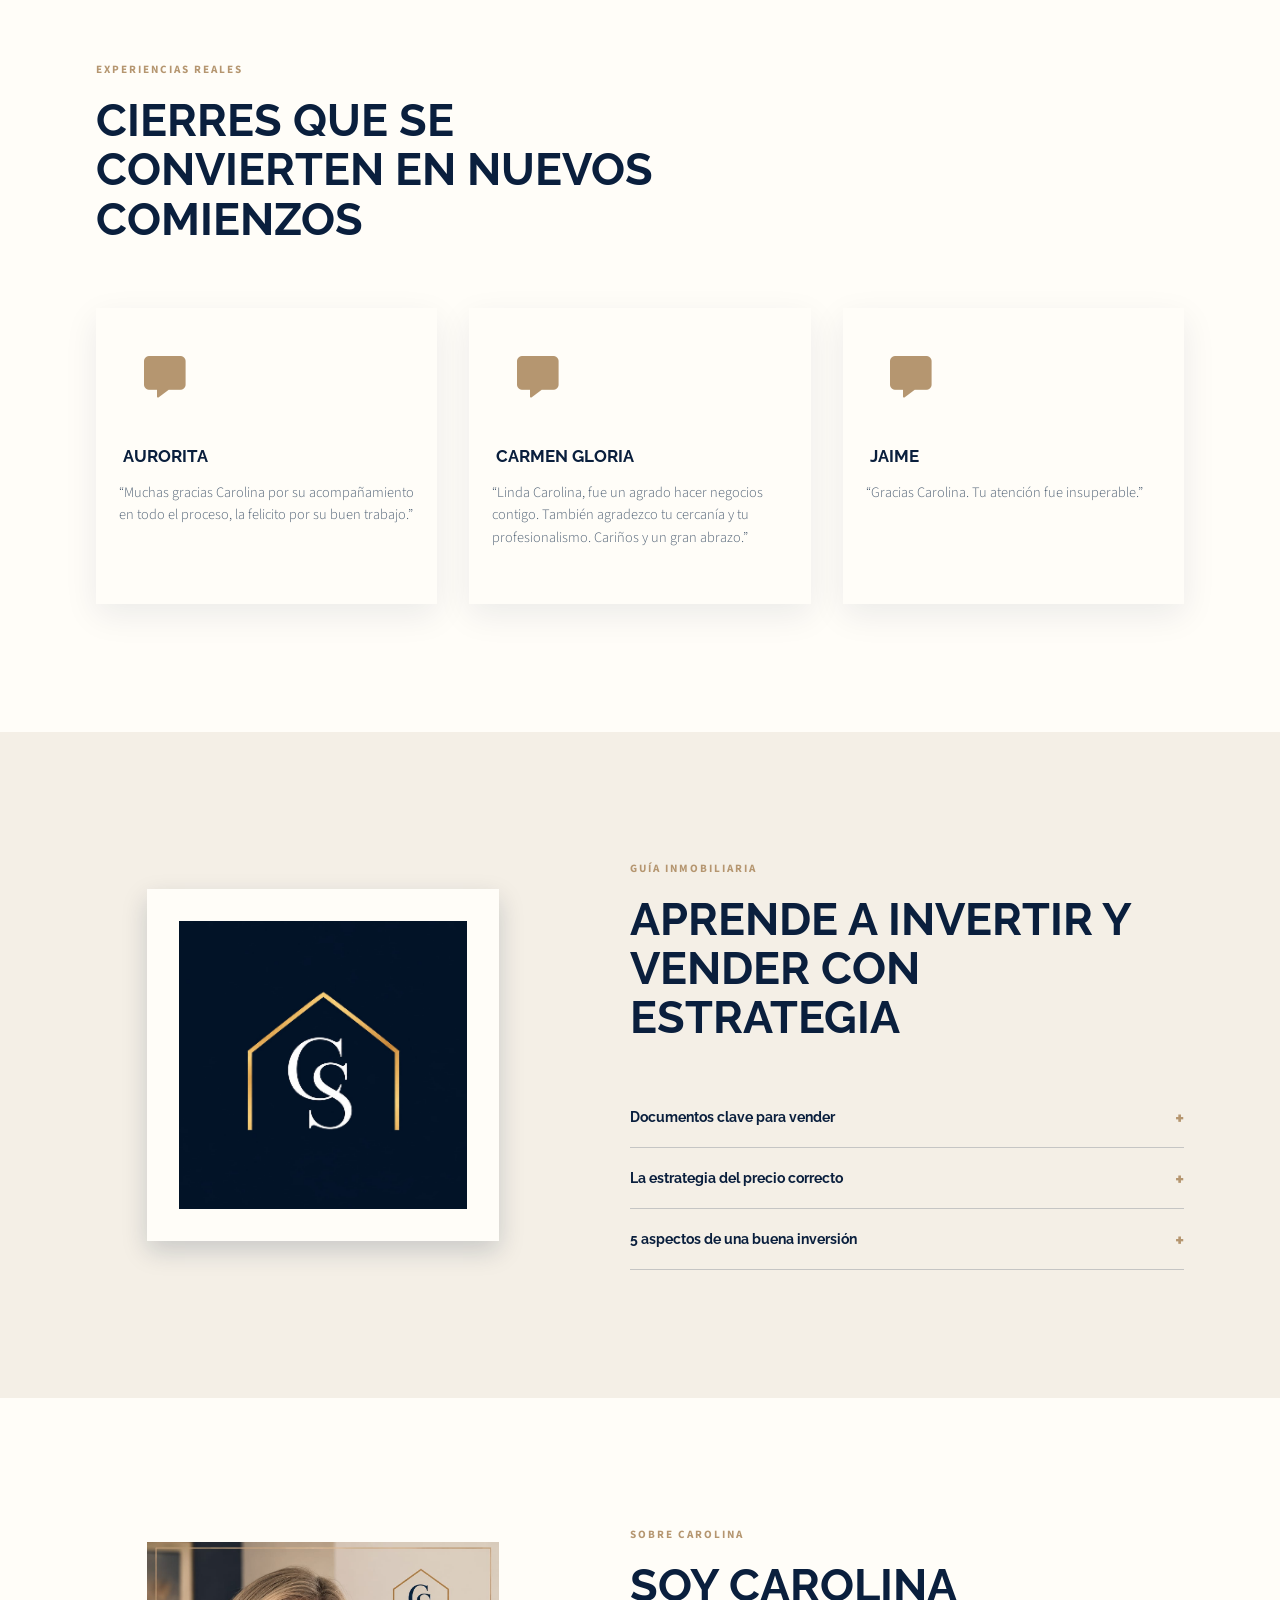
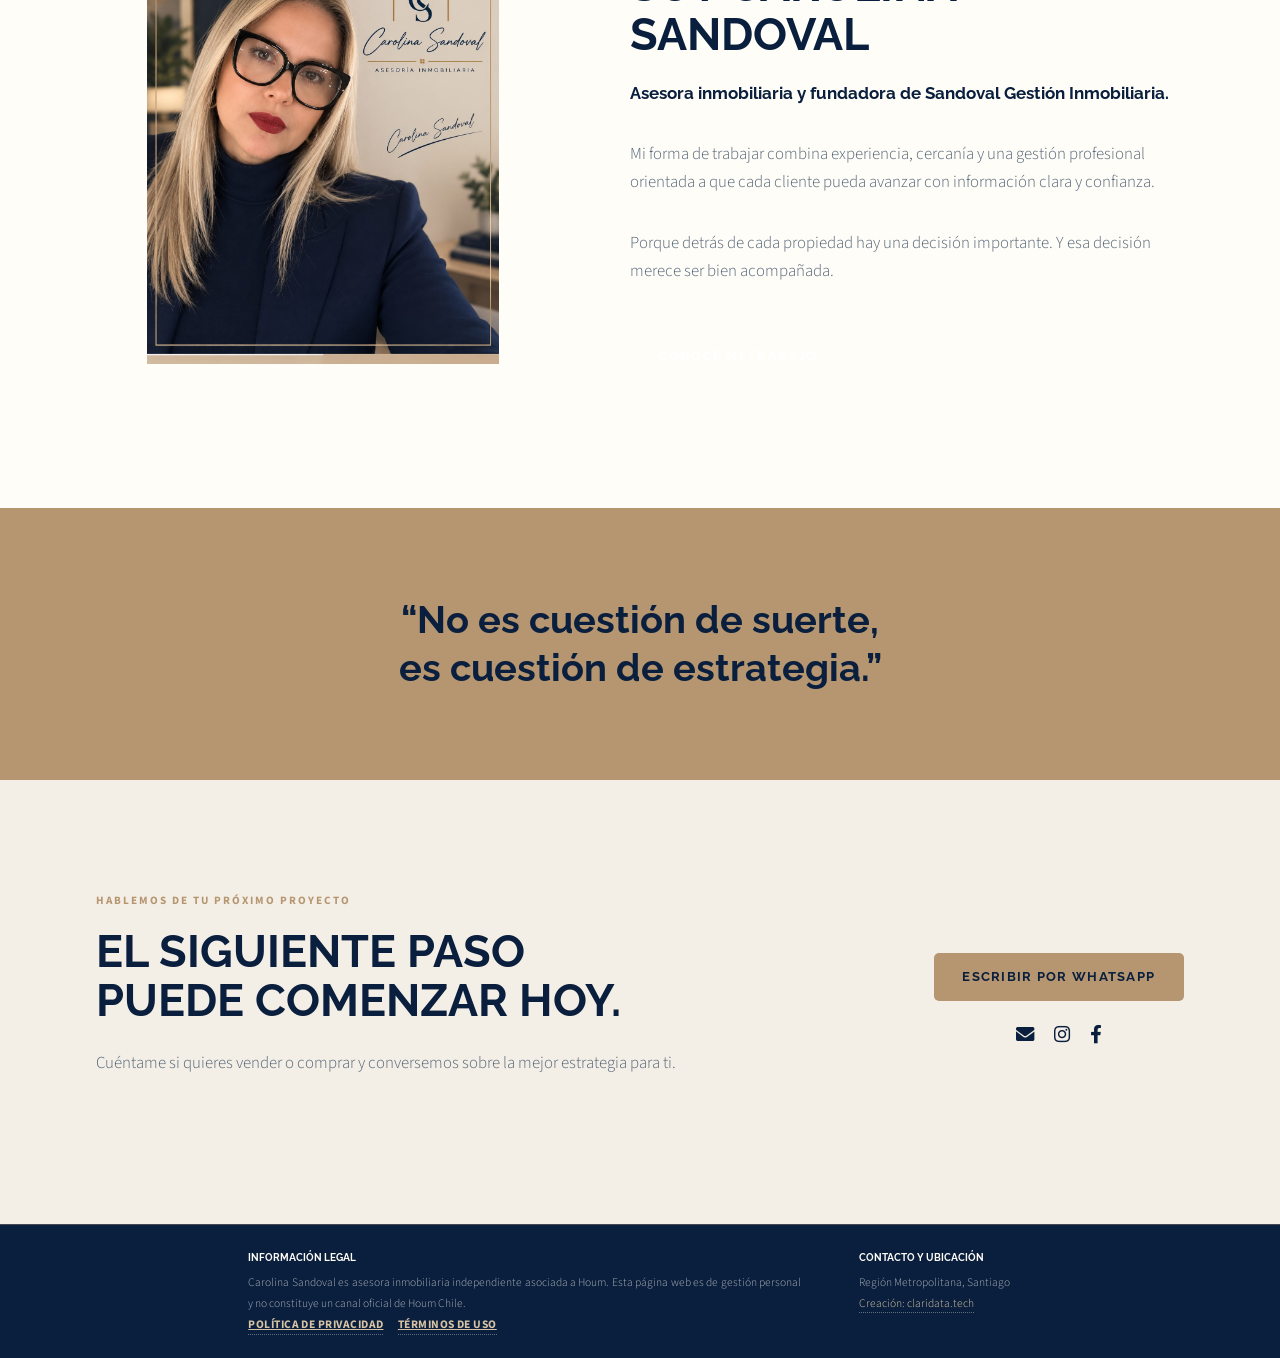
==== commit 7d05e876: "cambios" ====
--- a/index.html
+++ b/index.html
@@ -83,7 +83,7 @@
 				<section id="casos-exito" class="casos-exito-section">
 					<div class="casos-exito-section__intro"><p class="eyebrow">Experiencias reales</p><h2>Cierres que se convierten en nuevos comienzos</h2></div>
 					<div class="testimonios-grid">
-						<article class="testimonio-card"><span class="testimonio-card__icon icon solid fa-comment-alt" aria-hidden="true"></span><h3 class="testimonio-card__nombre">María y Felipe</h3><p class="testimonio-card__frase">“Nos sentimos acompañados y seguros en cada decisión hasta la firma.”</p></article>
+						<article class="testimonio-card"><span class="testimonio-card__icon icon solid fa-comment-alt" aria-hidden="true"></span><h3 class="testimonio-card__nombre">Aurorita</h3><p class="testimonio-card__frase">“Muchas gracias Carolina por su acompañamiento en todo el proceso, la felicito por su buen trabajo.”</p></article>
 						<article class="testimonio-card"><span class="testimonio-card__icon icon solid fa-comment-alt" aria-hidden="true"></span><h3 class="testimonio-card__nombre">Carmen Gloria</h3><p class="testimonio-card__frase">“Linda Carolina, fue un agrado hacer negocios contigo. También agradezco tu cercanía y tu profesionalismo. Cariños y un gran abrazo.”</p></article>
 						<article class="testimonio-card"><span class="testimonio-card__icon icon solid fa-comment-alt" aria-hidden="true"></span><h3 class="testimonio-card__nombre">Jaime</h3><p class="testimonio-card__frase">“Gracias Carolina. Tu atención fue insuperable.”</p></article>
 					</div>
